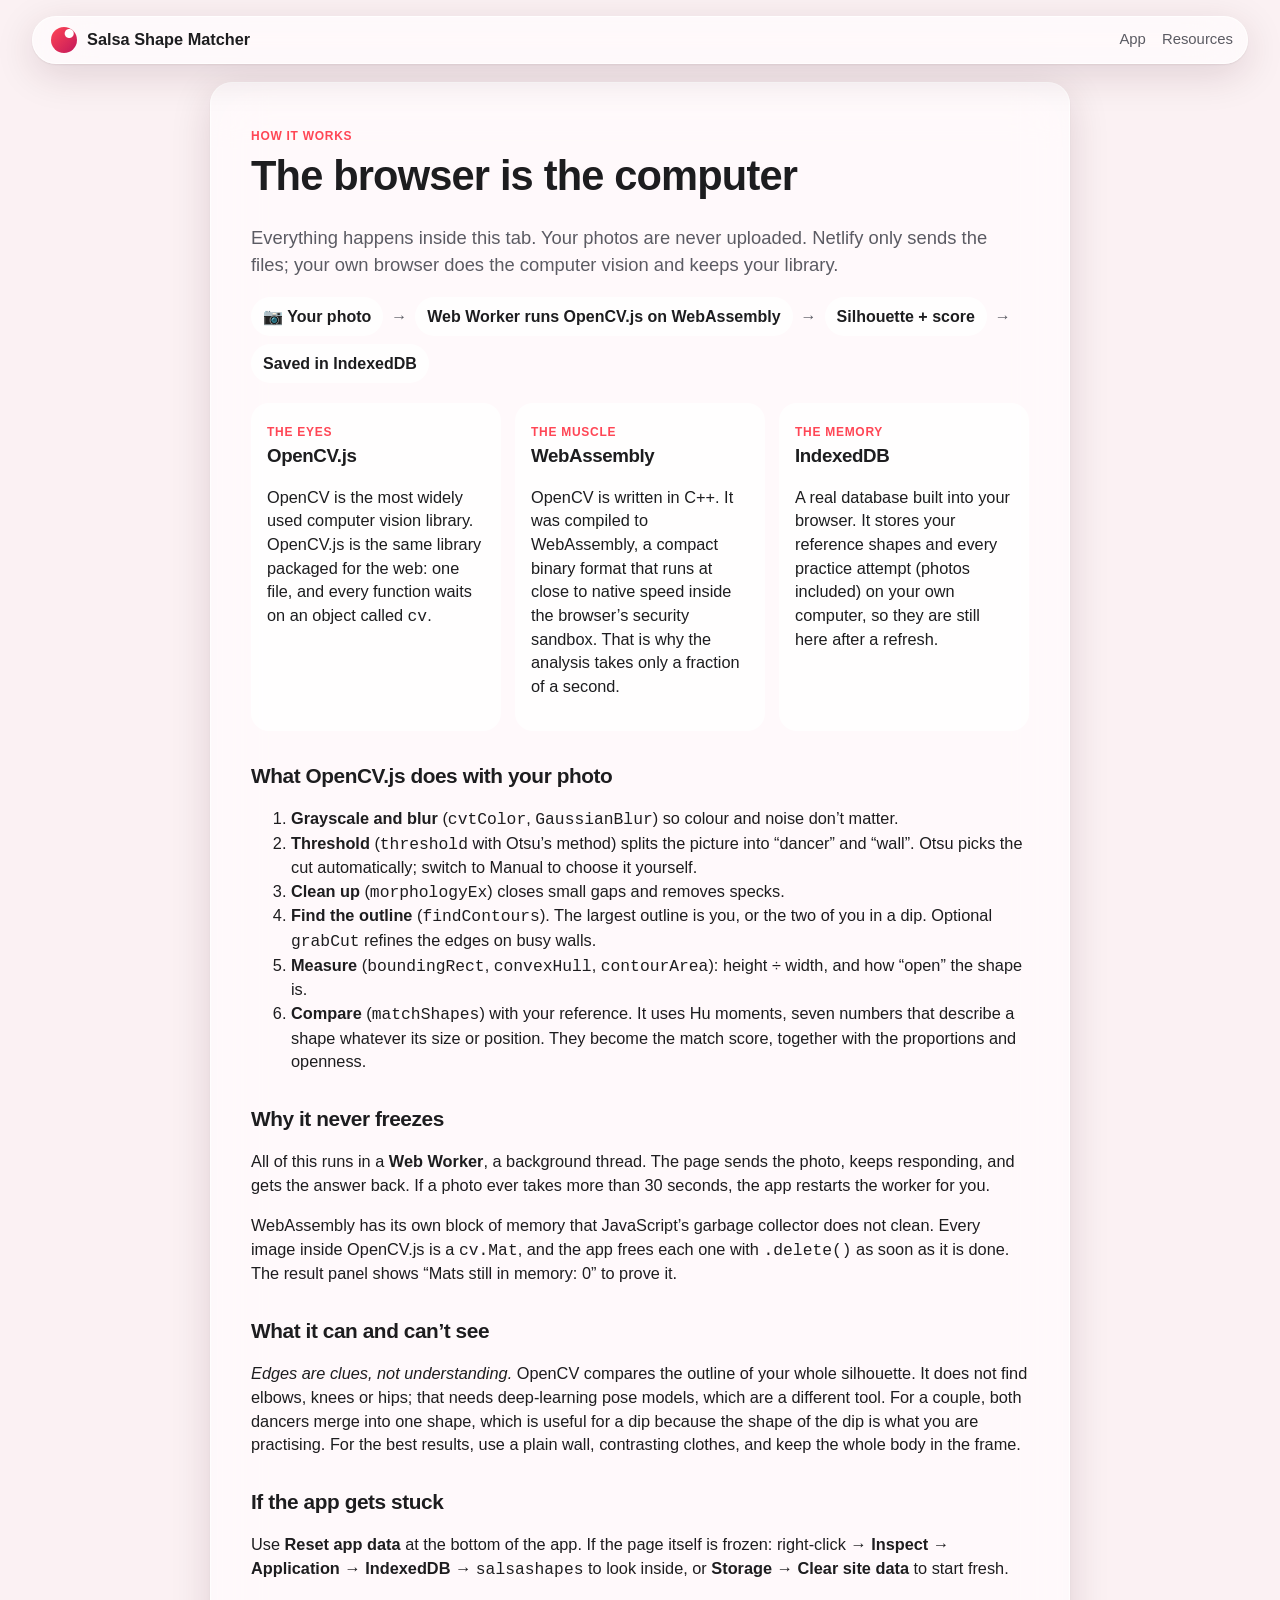
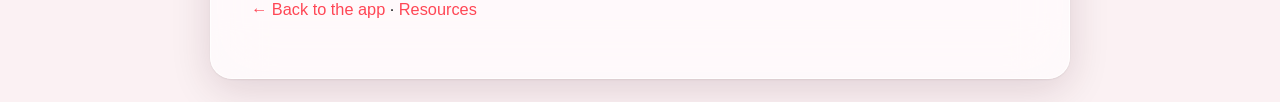
==== how-it-works.html @ 27150e8d "Salsa Shape Matcher app: OpenCV.js pipeline in a Web Worker, IndexedDB library, Apple-style UI, Netl" ====
<!doctype html>
<html lang="en">
<head>
  <meta charset="utf-8">
  <meta name="viewport" content="width=device-width, initial-scale=1">
  <title>How it works · Salsa Shape Matcher</title>
  <link rel="icon" href="data:image/svg+xml,%3Csvg xmlns='http://www.w3.org/2000/svg' viewBox='0 0 64 64'%3E%3Ccircle cx='32' cy='32' r='30' fill='%23ff4655'/%3E%3Cpath d='M22 46c6-10 14-14 22-28' stroke='white' stroke-width='6' stroke-linecap='round' fill='none'/%3E%3Ccircle cx='44' cy='16' r='5' fill='white'/%3E%3C/svg%3E">
  <link rel="stylesheet" href="css/app.css">
</head>
<body>
  <div class="backdrop" aria-hidden="true"><span></span><span></span><span></span></div>
  <header class="topbar glass">
    <a class="brand" href="./"><span class="brand-mark" aria-hidden="true"></span><span>Salsa Shape Matcher</span></a>
    <nav class="nav" style="display:flex"><a href="./">App</a><a href="resources.html">Resources</a></nav>
  </header>

  <main class="article glass">
    <span class="tag">How it works</span>
    <h1>The browser is the computer</h1>
    <p class="lead">Everything happens inside this tab. Your photos are never uploaded. Netlify only sends the files; your own browser does the computer vision and keeps your library.</p>

    <div class="flow" aria-label="Pipeline">
      <span>📷 Your photo</span><i>→</i><span>Web Worker runs OpenCV.js on WebAssembly</span><i>→</i><span>Silhouette + score</span><i>→</i><span>Saved in IndexedDB</span>
    </div>

    <div class="trio">
      <section class="card"><span class="tag">The eyes</span><h3>OpenCV.js</h3>
        <p>OpenCV is the most widely used computer vision library. OpenCV.js is the same library packaged for the web: one file, and every function waits on an object called <code>cv</code>.</p></section>
      <section class="card"><span class="tag">The muscle</span><h3>WebAssembly</h3>
        <p>OpenCV is written in C++. It was compiled to WebAssembly, a compact binary format that runs at close to native speed inside the browser’s security sandbox. That is why the analysis takes only a fraction of a second.</p></section>
      <section class="card"><span class="tag">The memory</span><h3>IndexedDB</h3>
        <p>A real database built into your browser. It stores your reference shapes and every practice attempt (photos included) on your own computer, so they are still here after a refresh.</p></section>
    </div>

    <h2>What OpenCV.js does with your photo</h2>
    <ol>
      <li><strong>Grayscale and blur</strong> (<code>cvtColor</code>, <code>GaussianBlur</code>) so colour and noise don’t matter.</li>
      <li><strong>Threshold</strong> (<code>threshold</code> with Otsu’s method) splits the picture into “dancer” and “wall”. Otsu picks the cut automatically; switch to Manual to choose it yourself.</li>
      <li><strong>Clean up</strong> (<code>morphologyEx</code>) closes small gaps and removes specks.</li>
      <li><strong>Find the outline</strong> (<code>findContours</code>). The largest outline is you, or the two of you in a dip. Optional <code>grabCut</code> refines the edges on busy walls.</li>
      <li><strong>Measure</strong> (<code>boundingRect</code>, <code>convexHull</code>, <code>contourArea</code>): height ÷ width, and how “open” the shape is.</li>
      <li><strong>Compare</strong> (<code>matchShapes</code>) with your reference. It uses Hu moments, seven numbers that describe a shape whatever its size or position. They become the match score, together with the proportions and openness.</li>
    </ol>

    <h2>Why it never freezes</h2>
    <p>All of this runs in a <strong>Web Worker</strong>, a background thread. The page sends the photo, keeps responding, and gets the answer back. If a photo ever takes more than 30 seconds, the app restarts the worker for you.</p>
    <p>WebAssembly has its own block of memory that JavaScript’s garbage collector does not clean. Every image inside OpenCV.js is a <code>cv.Mat</code>, and the app frees each one with <code>.delete()</code> as soon as it is done. The result panel shows “Mats still in memory: 0” to prove it.</p>

    <h2>What it can and can’t see</h2>
    <p><em>Edges are clues, not understanding.</em> OpenCV compares the outline of your whole silhouette. It does not find elbows, knees or hips; that needs deep-learning pose models, which are a different tool. For a couple, both dancers merge into one shape, which is useful for a dip because the shape of the dip is what you are practising. For the best results, use a plain wall, contrasting clothes, and keep the whole body in the frame.</p>

    <h2>If the app gets stuck</h2>
    <p>Use <strong>Reset app data</strong> at the bottom of the app. If the page itself is frozen: right-click → <strong>Inspect</strong> → <strong>Application</strong> → <strong>IndexedDB</strong> → <code>salsashapes</code> to look inside, or <strong>Storage → Clear site data</strong> to start fresh.</p>

    <p><a href="./">← Back to the app</a> · <a href="resources.html">Resources</a></p>
  </main>
</body>
</html>
---- css/app.css ----
/* Salsa Shape Matcher: visual design.
 * Owner: Sable (ui-designer-apple-liquid-glass). Flow and states: Wren (ux-designer-apple-hig).
 * Apple-style "liquid glass": translucent layers over a warm, blurred salsa-night backdrop,
 * the system font, generous rounding, one accent colour, and dark mode that follows the system.
 */
:root {
  --accent: #ff4655;
  --accent-2: #ffb000;
  --ok: #34c759;
  --warn: #ff9f0a;
  --bad: #ff3b30;
  --text: #1d1d1f;
  --text-2: #5b5b63;
  --glass: rgba(255, 255, 255, 0.62);
  --glass-strong: rgba(255, 255, 255, 0.8);
  --stroke: rgba(255, 255, 255, 0.7);
  --shadow: 0 10px 40px rgba(60, 10, 30, 0.14), 0 1px 2px rgba(60, 10, 30, 0.08);
  --radius: 22px;
  --radius-sm: 12px;
  --bg: #fbf1f3;
  font-family: -apple-system, BlinkMacSystemFont, "SF Pro Text", "Segoe UI", Inter, Roboto, "Helvetica Neue", Arial, sans-serif;
  color: var(--text);
  -webkit-font-smoothing: antialiased;
}
@media (prefers-color-scheme: dark) {
  :root {
    --text: #f5f5f7;
    --text-2: #b4b4bd;
    --glass: rgba(40, 22, 30, 0.55);
    --glass-strong: rgba(52, 30, 40, 0.82);
    --stroke: rgba(255, 255, 255, 0.12);
    --shadow: 0 10px 40px rgba(0, 0, 0, 0.45), 0 1px 2px rgba(0, 0, 0, 0.3);
    --bg: #12070c;
  }
}
* { box-sizing: border-box; }
[hidden] { display: none !important; }   /* the hidden attribute always wins over display rules */
html, body { margin: 0; min-height: 100%; background: var(--bg); }
body { padding: 16px clamp(12px, 3vw, 32px) 32px; line-height: 1.45; }
a { color: var(--accent); text-decoration: none; }
a:hover { text-decoration: underline; }
h1, h2, h3 { letter-spacing: -0.02em; margin: 0; }
h2 { font-size: 1.15rem; display: flex; align-items: center; gap: 10px; margin-bottom: 8px; }
.sub { font-size: 0.9rem; color: var(--text-2); font-weight: 600; margin: 18px 0 8px; }
.hint { color: var(--text-2); margin: 0 0 12px; font-size: 0.93rem; }
.small { font-size: 0.82rem; }
button { font: inherit; color: inherit; }
:focus-visible { outline: 3px solid color-mix(in srgb, var(--accent) 60%, transparent); outline-offset: 2px; }

/* Warm blurred backdrop */
.backdrop { position: fixed; inset: 0; z-index: -1; overflow: hidden; pointer-events: none; }
.backdrop span { position: absolute; border-radius: 50%; filter: blur(80px); opacity: 0.7; }
.backdrop span:nth-child(1) { width: 55vw; height: 55vw; left: -12vw; top: -15vw; background: #ff4655; }
.backdrop span:nth-child(2) { width: 45vw; height: 45vw; right: -10vw; top: 10vh; background: #ffb000; opacity: 0.4; }
.backdrop span:nth-child(3) { width: 50vw; height: 50vw; left: 25vw; bottom: -25vw; background: #c2185b; opacity: 0.4; }
@media (prefers-color-scheme: dark) { .backdrop span { opacity: 0.3; } }

/* Glass */
.glass {
  background: var(--glass);
  backdrop-filter: blur(28px) saturate(170%);
  -webkit-backdrop-filter: blur(28px) saturate(170%);
  border: 1px solid var(--stroke);
  box-shadow: var(--shadow);
  border-radius: var(--radius);
}

/* Top bar */
.topbar { position: sticky; top: 10px; z-index: 10; display: flex; align-items: center; gap: 16px;
  padding: 10px 14px 10px 18px; margin: 0 auto 18px; max-width: 1280px; border-radius: 999px; }
.brand { display: flex; align-items: center; gap: 10px; font-weight: 700; color: var(--text); font-size: 1.02rem; }
.brand:hover { text-decoration: none; }
.brand-mark { width: 26px; height: 26px; border-radius: 50%;
  background: radial-gradient(circle at 70% 25%, #fff 0 4px, transparent 5px), linear-gradient(135deg, var(--accent), #c2185b); }
.nav { display: flex; gap: 16px; margin-left: auto; font-size: 0.93rem; }
.nav a { color: var(--text-2); }
.pill { display: inline-flex; align-items: center; gap: 8px; padding: 6px 12px; border-radius: 999px;
  background: var(--glass-strong); font-size: 0.85rem; font-weight: 600; white-space: nowrap; }
.pill .dot { width: 8px; height: 8px; border-radius: 50%; background: var(--warn); }
.pill-loading .dot, .pill-working .dot { animation: pulse 1s ease-in-out infinite; }
.pill-ready .dot { background: var(--ok); }
.pill-working .dot { background: var(--accent-2); }
.pill-error .dot { background: var(--bad); }
@keyframes pulse { 50% { opacity: 0.3; } }

.banner { max-width: 1280px; margin: 0 auto 16px; padding: 12px 18px; border-left: 4px solid var(--warn); }
.banner button { margin-left: 12px; }

/* Layout */
.layout { display: grid; gap: 18px; max-width: 1280px; margin: 0 auto;
  grid-template-columns: minmax(260px, 1fr) minmax(260px, 0.9fr) minmax(320px, 1.4fr); align-items: start; }
@media (max-width: 1100px) { .layout { grid-template-columns: 1fr 1fr; } .result { grid-column: 1 / -1; } }
@media (max-width: 720px) { .layout { grid-template-columns: 1fr; } .nav { display: none; } }
.card { padding: 20px; }
.step { display: inline-grid; place-items: center; width: 24px; height: 24px; border-radius: 50%;
  background: var(--accent); color: #fff; font-size: 0.8rem; font-weight: 700; }

/* Drop zone */
.drop { display: flex; flex-direction: column; align-items: center; gap: 4px; padding: 26px 12px; cursor: pointer;
  border: 2px dashed color-mix(in srgb, var(--accent) 45%, transparent); border-radius: 18px; text-align: center;
  background: color-mix(in srgb, var(--glass-strong) 60%, transparent); transition: transform .15s, background .15s; }
.drop svg { width: 30px; height: 30px; color: var(--accent); }
.drop span { color: var(--text-2); font-size: 0.88rem; }
.drop.over { background: color-mix(in srgb, var(--accent) 14%, transparent); transform: scale(1.01); }
.row { display: flex; gap: 10px; margin-top: 12px; flex-wrap: wrap; align-items: end; }

/* Buttons */
.btn { display: inline-flex; align-items: center; justify-content: center; gap: 8px; padding: 9px 16px; border-radius: 999px;
  border: 1px solid var(--stroke); background: var(--glass-strong); cursor: pointer; font-weight: 600; font-size: 0.92rem;
  transition: transform .1s, filter .15s; }
.btn svg { width: 18px; height: 18px; }
.btn:hover { filter: brightness(1.05); }
.btn:active { transform: scale(0.97); }
.btn:disabled { opacity: 0.45; cursor: default; transform: none; }
.btn-primary { background: var(--accent); color: #fff; border-color: transparent; }
.btn-danger { color: var(--bad); }
.btn-wide { width: 100%; margin-top: 14px; }
.btn-small { padding: 5px 10px; font-size: 0.8rem; }

/* Samples */
.samples { display: grid; grid-template-columns: repeat(2, 1fr); gap: 8px; }
.sample { display: flex; align-items: center; gap: 8px; padding: 6px; border-radius: var(--radius-sm); cursor: pointer;
  border: 1px solid var(--stroke); background: var(--glass-strong); text-align: left; font-size: 0.8rem; font-weight: 600; }
.sample img { width: 38px; height: 46px; object-fit: cover; border-radius: 8px; }
.sample:hover { outline: 2px solid color-mix(in srgb, var(--accent) 40%, transparent); }

/* Fields */
.field { display: flex; flex-direction: column; gap: 6px; margin: 0 0 14px; border: 0; padding: 0; font-size: 0.9rem; }
.field > span, .field legend { font-weight: 600; color: var(--text-2); font-size: 0.82rem; padding: 0; margin-bottom: 6px; }
.field.inline { flex-direction: row; align-items: center; margin: 0; }
.field.inline > span { margin: 0; }
.grow { flex: 1; margin: 0; }
select, input[type="text"], input:not([type]) {
  font: inherit; padding: 9px 12px; border-radius: var(--radius-sm); border: 1px solid var(--stroke);
  background: var(--glass-strong); color: var(--text); width: 100%; }
.field.inline select { width: auto; }
.segmented { display: inline-flex; padding: 3px; border-radius: 999px; background: color-mix(in srgb, var(--text) 8%, transparent); }
.segmented button { border: 0; background: transparent; padding: 6px 14px; border-radius: 999px; cursor: pointer; font-size: 0.85rem; font-weight: 600; color: var(--text-2); }
.segmented button[aria-checked="true"], .segmented button[aria-selected="true"] { background: var(--glass-strong); color: var(--text); box-shadow: 0 1px 4px rgba(0,0,0,.12); }
.slider { display: flex; align-items: center; gap: 10px; margin-top: 8px; }
.slider input { flex: 1; accent-color: var(--accent); }
.slider output { min-width: 32px; text-align: right; font-variant-numeric: tabular-nums; font-weight: 600; }
.toggle { display: flex; align-items: center; gap: 10px; margin: 10px 0; cursor: pointer; font-size: 0.9rem; }
.toggle small { color: var(--text-2); }
.toggle input { position: absolute; opacity: 0; width: 0; height: 0; }
.switch { flex: none; width: 42px; height: 26px; border-radius: 999px; background: color-mix(in srgb, var(--text) 18%, transparent); position: relative; transition: background .2s; }
.switch::after { content: ""; position: absolute; top: 3px; left: 3px; width: 20px; height: 20px; border-radius: 50%; background: #fff; box-shadow: 0 1px 3px rgba(0,0,0,.3); transition: transform .2s; }
.toggle input:checked + .switch { background: var(--ok); }
.toggle input:checked + .switch::after { transform: translateX(16px); }
.toggle input:focus-visible + .switch { outline: 3px solid color-mix(in srgb, var(--accent) 60%, transparent); outline-offset: 2px; }

/* Result */
.stage { position: relative; border-radius: 18px; overflow: hidden; background: color-mix(in srgb, var(--text) 6%, transparent); min-height: 300px; display: grid; place-items: center; }
.stage canvas { display: block; max-width: 100%; height: auto; max-height: 62vh; }
.stage canvas.hidden { visibility: hidden; position: absolute; }
.empty, .working { position: absolute; inset: 0; display: grid; place-content: center; text-align: center; color: var(--text-2); gap: 10px; }
.working { background: color-mix(in srgb, var(--glass-strong) 70%, transparent); backdrop-filter: blur(6px); font-weight: 600; justify-items: center; }
.spinner { width: 34px; height: 34px; border-radius: 50%; border: 3px solid color-mix(in srgb, var(--accent) 25%, transparent); border-top-color: var(--accent); animation: spin .8s linear infinite; }
@keyframes spin { to { transform: rotate(360deg); } }
.score-row { display: flex; align-items: center; gap: 16px; margin-top: 16px; }
.ring { --p: 0; flex: none; width: 92px; height: 92px; border-radius: 50%; display: grid; place-content: center; grid-auto-flow: column; align-items: baseline;
  background: radial-gradient(closest-side, var(--glass-strong) 78%, transparent 80% 100%), conic-gradient(var(--ring, var(--accent)) calc(var(--p) * 1%), color-mix(in srgb, var(--text) 10%, transparent) 0); }
.ring span { font-size: 1.9rem; font-weight: 800; letter-spacing: -0.03em; font-variant-numeric: tabular-nums; }
.ring small { font-weight: 700; color: var(--text-2); }
.score-text strong { font-size: 1.1rem; }
.score-text p { margin: 4px 0 0; color: var(--text-2); font-size: 0.92rem; }
.metrics { display: grid; grid-template-columns: repeat(auto-fill, minmax(120px, 1fr)); gap: 8px; margin: 16px 0 0; }
.metrics div { background: var(--glass-strong); border-radius: var(--radius-sm); padding: 8px 10px; }
.metrics dt { font-size: 0.72rem; color: var(--text-2); font-weight: 600; text-transform: uppercase; letter-spacing: 0.04em; }
.metrics dd { margin: 2px 0 0; font-weight: 700; font-variant-numeric: tabular-nums; }
.save-ref { display: flex; gap: 10px; align-items: end; margin-top: 16px; }
#perf { margin-top: 12px; }

/* Library */
.library { max-width: 1280px; margin: 18px auto 0; }
.library-head { display: flex; align-items: center; justify-content: space-between; gap: 12px; margin-bottom: 10px; flex-wrap: wrap; }
.ref-grid { display: grid; grid-template-columns: repeat(auto-fill, minmax(220px, 1fr)); gap: 12px; }
.ref { background: var(--glass-strong); border-radius: 18px; padding: 10px; display: flex; flex-direction: column; gap: 8px; }
.ref img { width: 100%; aspect-ratio: 4 / 3; object-fit: cover; border-radius: 12px; background: #0001; }
.ref h3 { font-size: 1rem; }
.ref .meta { color: var(--text-2); font-size: 0.82rem; }
.ref .actions { display: flex; gap: 6px; flex-wrap: wrap; }
.spark { width: 100%; height: 34px; }
.history { display: flex; flex-direction: column; gap: 8px; }
.hrow { display: grid; grid-template-columns: 56px 1fr auto auto; gap: 12px; align-items: center; background: var(--glass-strong); border-radius: 14px; padding: 8px 10px; }
.hrow img { width: 56px; height: 56px; object-fit: cover; border-radius: 10px; cursor: pointer; }
.hrow .t { font-weight: 600; }
.hrow .d { color: var(--text-2); font-size: 0.82rem; }
.badge { font-weight: 800; font-variant-numeric: tabular-nums; padding: 4px 10px; border-radius: 999px; color: #fff; background: var(--accent); }
.badge.good { background: var(--ok); } .badge.mid { background: var(--warn); }

.footer { max-width: 1280px; margin: 18px auto 0; display: flex; gap: 16px; align-items: center; justify-content: space-between; flex-wrap: wrap; color: var(--text-2); font-size: 0.88rem; }

/* Dialogs */
.dialog { padding: 20px; max-width: min(720px, 94vw); color: var(--text); }
.dialog::backdrop { background: rgba(10, 0, 5, 0.45); backdrop-filter: blur(4px); }
.dialog video { width: 100%; border-radius: 14px; background: #000; margin-top: 10px; transform: scaleX(-1); }
.countdown { position: fixed; inset: 0; display: grid; place-items: center; font-size: 7rem; font-weight: 800; color: #fff; text-shadow: 0 4px 30px rgba(0,0,0,.5); pointer-events: none; }
.viewer-imgs { display: grid; grid-template-columns: 1fr 1fr; gap: 10px; margin-top: 10px; }
.viewer-imgs img { width: 100%; border-radius: 12px; }
.viewer-imgs figure { margin: 0; } .viewer-imgs figcaption { color: var(--text-2); font-size: 0.8rem; text-align: center; }

/* Article pages (How it works, Resources) */
.article { max-width: 860px; margin: 0 auto; padding: clamp(20px, 4vw, 40px); }
.article h1 { font-size: clamp(1.8rem, 4vw, 2.6rem); margin-bottom: 8px; }
.article h2 { font-size: 1.3rem; margin: 30px 0 8px; }
.article p, .article li { font-size: 1.02rem; }
.article .lead { font-size: 1.15rem; color: var(--text-2); }
.trio { display: grid; grid-template-columns: repeat(auto-fit, minmax(220px, 1fr)); gap: 14px; margin: 20px 0; }
.trio .card { background: var(--glass-strong); border-radius: 18px; padding: 16px; }
.trio .card h3 { margin-bottom: 4px; }
.tag { display: inline-block; font-size: 0.75rem; font-weight: 700; text-transform: uppercase; letter-spacing: 0.06em; color: var(--accent); }
.flow { display: flex; flex-wrap: wrap; align-items: center; gap: 8px; margin: 16px 0; font-weight: 600; }
.flow span { background: var(--glass-strong); padding: 8px 12px; border-radius: 999px; }
.flow i { color: var(--text-2); font-style: normal; }
pre { background: color-mix(in srgb, var(--text) 8%, transparent); padding: 12px 14px; border-radius: 12px; overflow-x: auto; font-size: 0.86rem; }
code { font-family: ui-monospace, "SF Mono", Menlo, Consolas, monospace; }
.links-list { list-style: none; padding: 0; display: grid; gap: 8px; }
.links-list li { background: var(--glass-strong); border-radius: 14px; padding: 10px 14px; }
.links-list small { display: block; color: var(--text-2); }

@media (prefers-reduced-motion: reduce) { * { animation: none !important; transition: none !important; } }
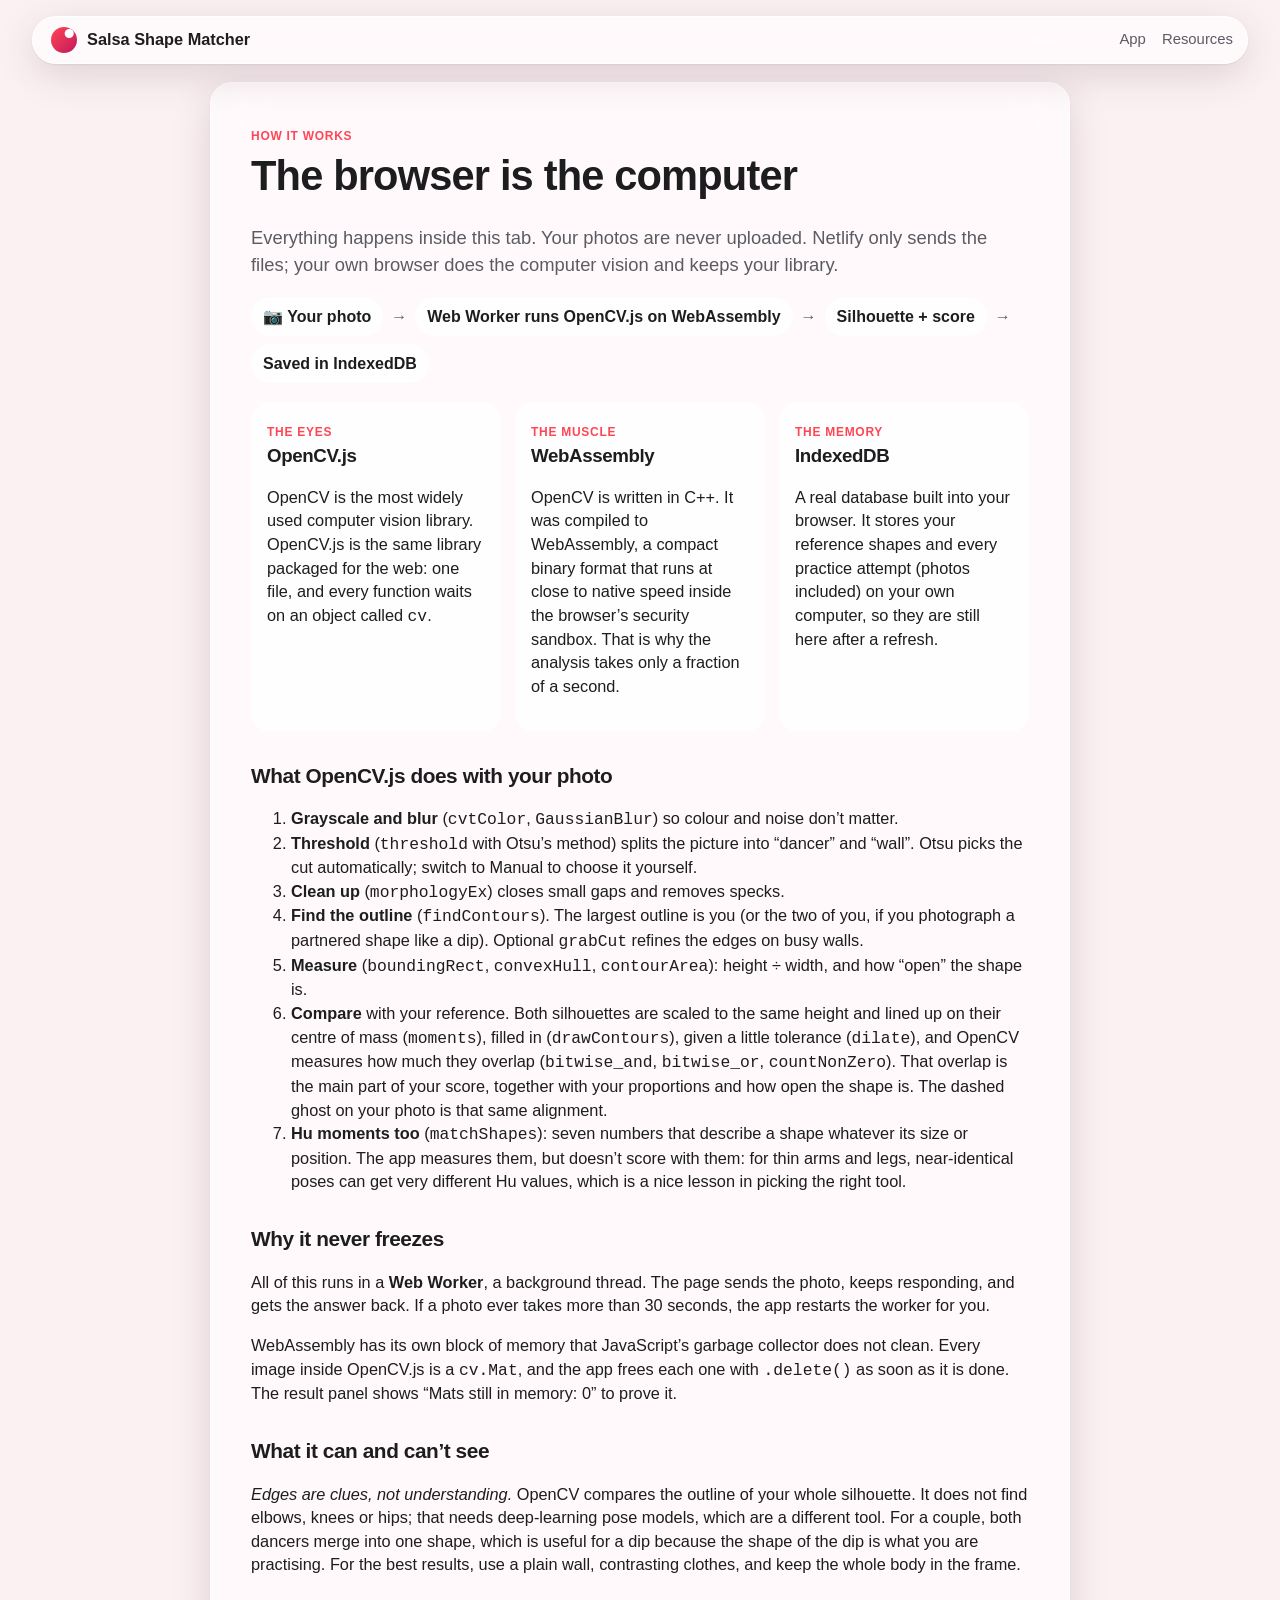
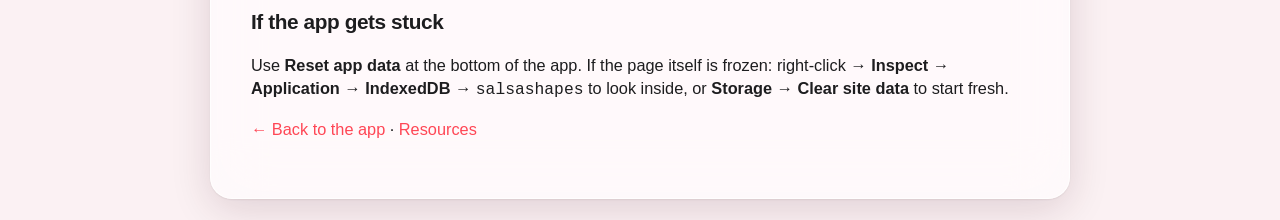
==== commit cc226b73: "Four shine styling references replace the dip; score by aligned-silhouette overlap matchShapes (Hu m" ====
--- a/how-it-works.html
+++ b/how-it-works.html
@@ -37,9 +37,10 @@
       <li><strong>Grayscale and blur</strong> (<code>cvtColor</code>, <code>GaussianBlur</code>) so colour and noise don’t matter.</li>
       <li><strong>Threshold</strong> (<code>threshold</code> with Otsu’s method) splits the picture into “dancer” and “wall”. Otsu picks the cut automatically; switch to Manual to choose it yourself.</li>
       <li><strong>Clean up</strong> (<code>morphologyEx</code>) closes small gaps and removes specks.</li>
-      <li><strong>Find the outline</strong> (<code>findContours</code>). The largest outline is you, or the two of you in a dip. Optional <code>grabCut</code> refines the edges on busy walls.</li>
+      <li><strong>Find the outline</strong> (<code>findContours</code>). The largest outline is you (or the two of you, if you photograph a partnered shape like a dip). Optional <code>grabCut</code> refines the edges on busy walls.</li>
       <li><strong>Measure</strong> (<code>boundingRect</code>, <code>convexHull</code>, <code>contourArea</code>): height ÷ width, and how “open” the shape is.</li>
-      <li><strong>Compare</strong> (<code>matchShapes</code>) with your reference. It uses Hu moments, seven numbers that describe a shape whatever its size or position. They become the match score, together with the proportions and openness.</li>
+      <li><strong>Compare</strong> with your reference. Both silhouettes are scaled to the same height and lined up on their centre of mass (<code>moments</code>), filled in (<code>drawContours</code>), given a little tolerance (<code>dilate</code>), and OpenCV measures how much they overlap (<code>bitwise_and</code>, <code>bitwise_or</code>, <code>countNonZero</code>). That overlap is the main part of your score, together with your proportions and how open the shape is. The dashed ghost on your photo is that same alignment.</li>
+      <li><strong>Hu moments too</strong> (<code>matchShapes</code>): seven numbers that describe a shape whatever its size or position. The app measures them, but doesn’t score with them: for thin arms and legs, near-identical poses can get very different Hu values, which is a nice lesson in picking the right tool.</li>
     </ol>
 
     <h2>Why it never freezes</h2>
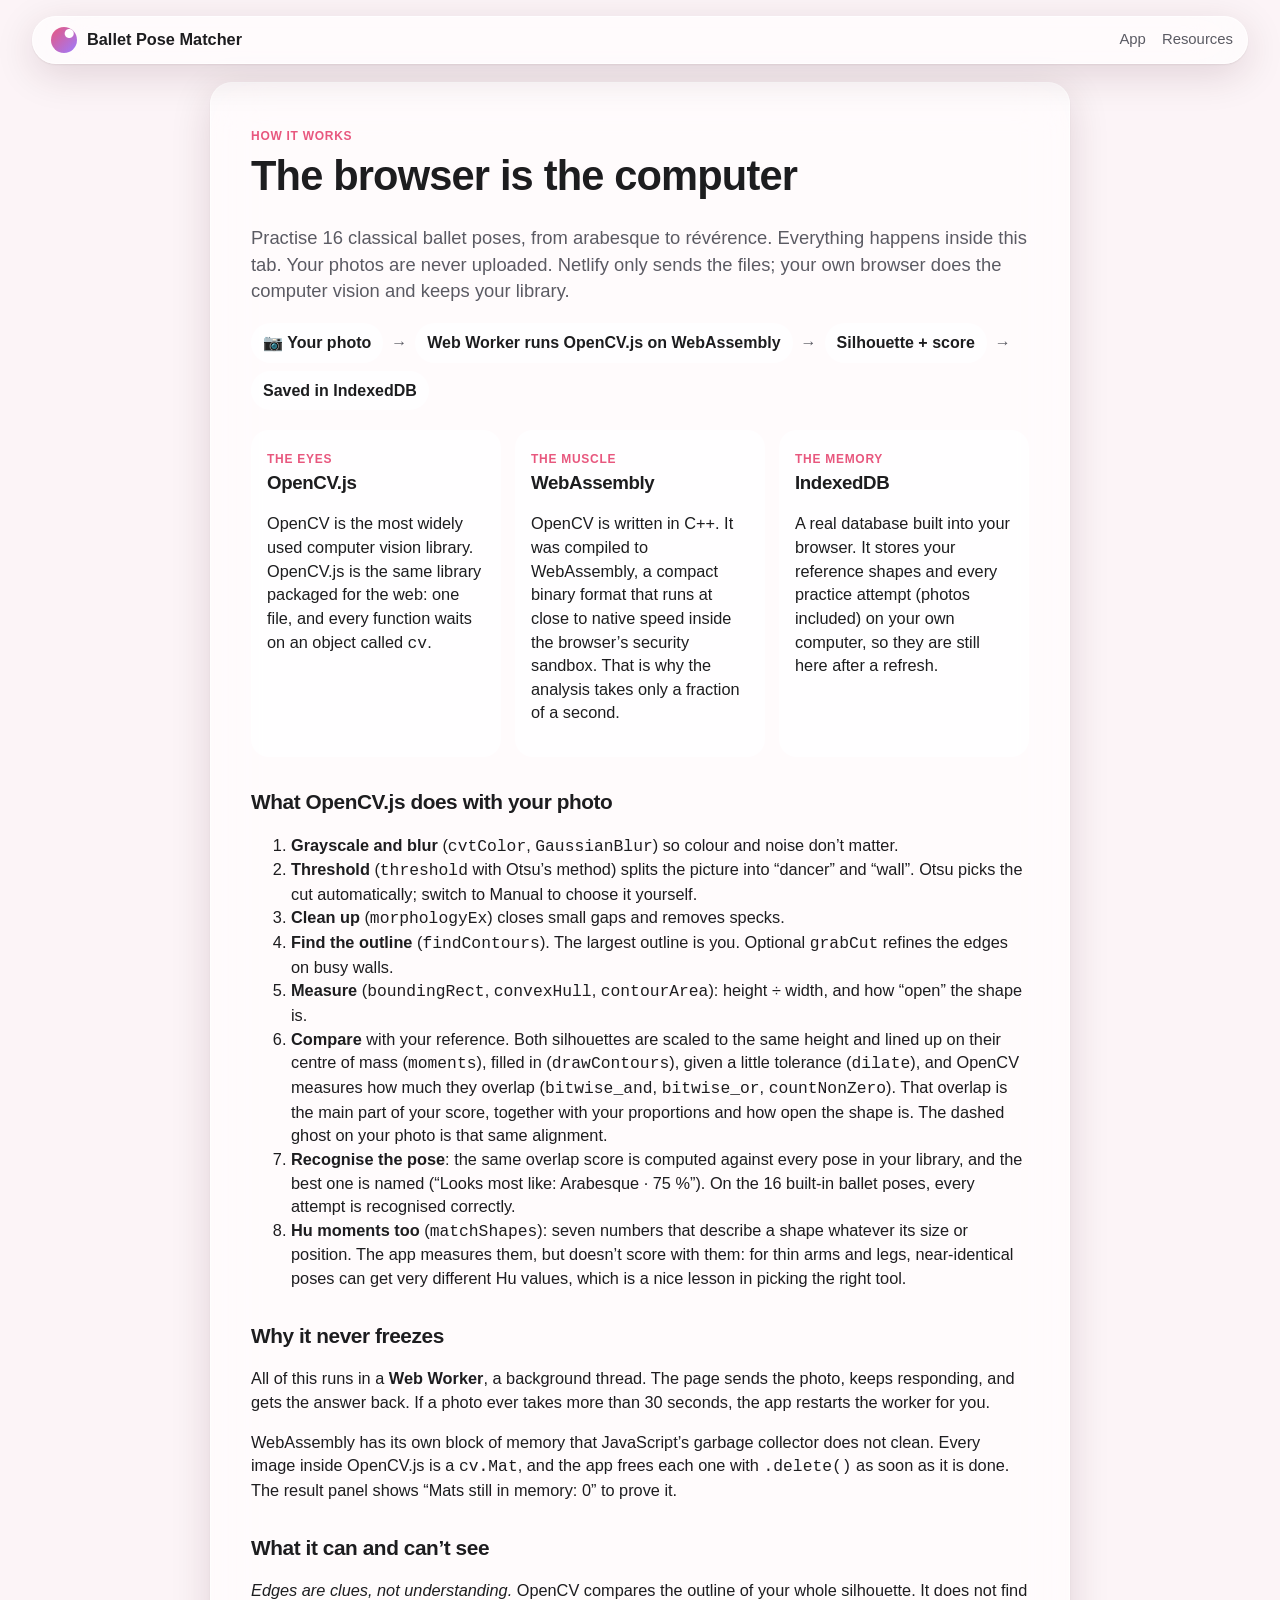
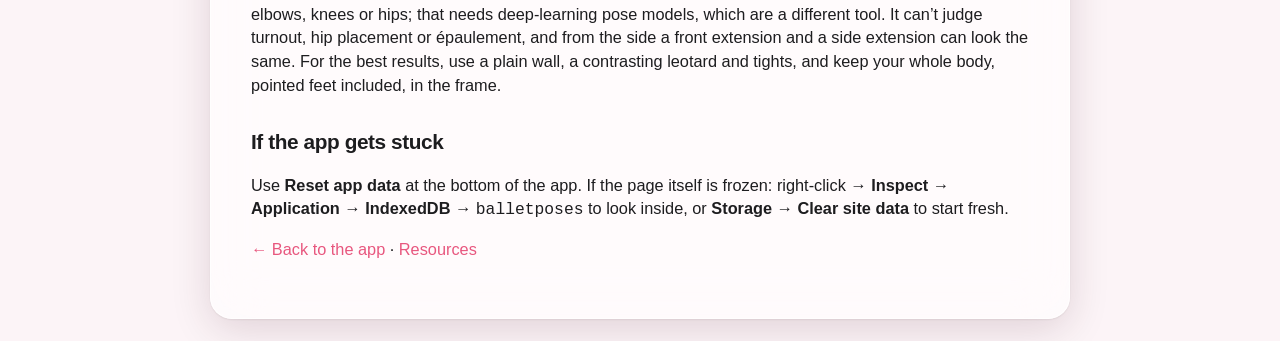
==== commit 537d9b67: "Ballet Pose Matcher: 16 ballet poses, pose recognition, ballet coach agent - 16 classical poses (ref" ====
--- a/how-it-works.html
+++ b/how-it-works.html
@@ -3,21 +3,21 @@
 <head>
   <meta charset="utf-8">
   <meta name="viewport" content="width=device-width, initial-scale=1">
-  <title>How it works · Salsa Shape Matcher</title>
-  <link rel="icon" href="data:image/svg+xml,%3Csvg xmlns='http://www.w3.org/2000/svg' viewBox='0 0 64 64'%3E%3Ccircle cx='32' cy='32' r='30' fill='%23ff4655'/%3E%3Cpath d='M22 46c6-10 14-14 22-28' stroke='white' stroke-width='6' stroke-linecap='round' fill='none'/%3E%3Ccircle cx='44' cy='16' r='5' fill='white'/%3E%3C/svg%3E">
+  <title>How it works · Ballet Pose Matcher</title>
+  <link rel="icon" href="data:image/svg+xml,%3Csvg xmlns='http://www.w3.org/2000/svg' viewBox='0 0 64 64'%3E%3Ccircle cx='32' cy='32' r='30' fill='%23e8577e'/%3E%3Cpath d='M22 46c6-10 14-14 22-28' stroke='white' stroke-width='6' stroke-linecap='round' fill='none'/%3E%3Ccircle cx='44' cy='16' r='5' fill='white'/%3E%3C/svg%3E">
   <link rel="stylesheet" href="css/app.css">
 </head>
 <body>
   <div class="backdrop" aria-hidden="true"><span></span><span></span><span></span></div>
   <header class="topbar glass">
-    <a class="brand" href="./"><span class="brand-mark" aria-hidden="true"></span><span>Salsa Shape Matcher</span></a>
+    <a class="brand" href="./"><span class="brand-mark" aria-hidden="true"></span><span>Ballet Pose Matcher</span></a>
     <nav class="nav" style="display:flex"><a href="./">App</a><a href="resources.html">Resources</a></nav>
   </header>
 
   <main class="article glass">
     <span class="tag">How it works</span>
     <h1>The browser is the computer</h1>
-    <p class="lead">Everything happens inside this tab. Your photos are never uploaded. Netlify only sends the files; your own browser does the computer vision and keeps your library.</p>
+    <p class="lead">Practise 16 classical ballet poses, from arabesque to révérence. Everything happens inside this tab. Your photos are never uploaded. Netlify only sends the files; your own browser does the computer vision and keeps your library.</p>
 
     <div class="flow" aria-label="Pipeline">
       <span>📷 Your photo</span><i>→</i><span>Web Worker runs OpenCV.js on WebAssembly</span><i>→</i><span>Silhouette + score</span><i>→</i><span>Saved in IndexedDB</span>
@@ -37,9 +37,10 @@
       <li><strong>Grayscale and blur</strong> (<code>cvtColor</code>, <code>GaussianBlur</code>) so colour and noise don’t matter.</li>
       <li><strong>Threshold</strong> (<code>threshold</code> with Otsu’s method) splits the picture into “dancer” and “wall”. Otsu picks the cut automatically; switch to Manual to choose it yourself.</li>
       <li><strong>Clean up</strong> (<code>morphologyEx</code>) closes small gaps and removes specks.</li>
-      <li><strong>Find the outline</strong> (<code>findContours</code>). The largest outline is you (or the two of you, if you photograph a partnered shape like a dip). Optional <code>grabCut</code> refines the edges on busy walls.</li>
+      <li><strong>Find the outline</strong> (<code>findContours</code>). The largest outline is you. Optional <code>grabCut</code> refines the edges on busy walls.</li>
       <li><strong>Measure</strong> (<code>boundingRect</code>, <code>convexHull</code>, <code>contourArea</code>): height ÷ width, and how “open” the shape is.</li>
       <li><strong>Compare</strong> with your reference. Both silhouettes are scaled to the same height and lined up on their centre of mass (<code>moments</code>), filled in (<code>drawContours</code>), given a little tolerance (<code>dilate</code>), and OpenCV measures how much they overlap (<code>bitwise_and</code>, <code>bitwise_or</code>, <code>countNonZero</code>). That overlap is the main part of your score, together with your proportions and how open the shape is. The dashed ghost on your photo is that same alignment.</li>
+      <li><strong>Recognise the pose</strong>: the same overlap score is computed against every pose in your library, and the best one is named (“Looks most like: Arabesque · 75 %”). On the 16 built-in ballet poses, every attempt is recognised correctly.</li>
       <li><strong>Hu moments too</strong> (<code>matchShapes</code>): seven numbers that describe a shape whatever its size or position. The app measures them, but doesn’t score with them: for thin arms and legs, near-identical poses can get very different Hu values, which is a nice lesson in picking the right tool.</li>
     </ol>
 
@@ -48,10 +49,10 @@
     <p>WebAssembly has its own block of memory that JavaScript’s garbage collector does not clean. Every image inside OpenCV.js is a <code>cv.Mat</code>, and the app frees each one with <code>.delete()</code> as soon as it is done. The result panel shows “Mats still in memory: 0” to prove it.</p>
 
     <h2>What it can and can’t see</h2>
-    <p><em>Edges are clues, not understanding.</em> OpenCV compares the outline of your whole silhouette. It does not find elbows, knees or hips; that needs deep-learning pose models, which are a different tool. For a couple, both dancers merge into one shape, which is useful for a dip because the shape of the dip is what you are practising. For the best results, use a plain wall, contrasting clothes, and keep the whole body in the frame.</p>
+    <p><em>Edges are clues, not understanding.</em> OpenCV compares the outline of your whole silhouette. It does not find elbows, knees or hips; that needs deep-learning pose models, which are a different tool. It can’t judge turnout, hip placement or épaulement, and from the side a front extension and a side extension can look the same. For the best results, use a plain wall, a contrasting leotard and tights, and keep your whole body, pointed feet included, in the frame.</p>
 
     <h2>If the app gets stuck</h2>
-    <p>Use <strong>Reset app data</strong> at the bottom of the app. If the page itself is frozen: right-click → <strong>Inspect</strong> → <strong>Application</strong> → <strong>IndexedDB</strong> → <code>salsashapes</code> to look inside, or <strong>Storage → Clear site data</strong> to start fresh.</p>
+    <p>Use <strong>Reset app data</strong> at the bottom of the app. If the page itself is frozen: right-click → <strong>Inspect</strong> → <strong>Application</strong> → <strong>IndexedDB</strong> → <code>balletposes</code> to look inside, or <strong>Storage → Clear site data</strong> to start fresh.</p>
 
     <p><a href="./">← Back to the app</a> · <a href="resources.html">Resources</a></p>
   </main>
--- a/css/app.css
+++ b/css/app.css
@@ -1,11 +1,11 @@
-/* Salsa Shape Matcher: visual design.
+/* Ballet Pose Matcher: visual design.
  * Owner: Sable (ui-designer-apple-liquid-glass). Flow and states: Wren (ux-designer-apple-hig).
- * Apple-style "liquid glass": translucent layers over a warm, blurred salsa-night backdrop,
+ * Apple-style "liquid glass": translucent layers over a soft, blurred rose-and-lilac backdrop,
  * the system font, generous rounding, one accent colour, and dark mode that follows the system.
  */
 :root {
-  --accent: #ff4655;
-  --accent-2: #ffb000;
+  --accent: #e8577e;
+  --accent-2: #9d7bff;
   --ok: #34c759;
   --warn: #ff9f0a;
   --bad: #ff3b30;
@@ -17,7 +17,7 @@
   --shadow: 0 10px 40px rgba(60, 10, 30, 0.14), 0 1px 2px rgba(60, 10, 30, 0.08);
   --radius: 22px;
   --radius-sm: 12px;
-  --bg: #fbf1f3;
+  --bg: #fcf4f7;
   font-family: -apple-system, BlinkMacSystemFont, "SF Pro Text", "Segoe UI", Inter, Roboto, "Helvetica Neue", Arial, sans-serif;
   color: var(--text);
   -webkit-font-smoothing: antialiased;
@@ -50,9 +50,9 @@
 /* Warm blurred backdrop */
 .backdrop { position: fixed; inset: 0; z-index: -1; overflow: hidden; pointer-events: none; }
 .backdrop span { position: absolute; border-radius: 50%; filter: blur(80px); opacity: 0.7; }
-.backdrop span:nth-child(1) { width: 55vw; height: 55vw; left: -12vw; top: -15vw; background: #ff4655; }
-.backdrop span:nth-child(2) { width: 45vw; height: 45vw; right: -10vw; top: 10vh; background: #ffb000; opacity: 0.4; }
-.backdrop span:nth-child(3) { width: 50vw; height: 50vw; left: 25vw; bottom: -25vw; background: #c2185b; opacity: 0.4; }
+.backdrop span:nth-child(1) { width: 55vw; height: 55vw; left: -12vw; top: -15vw; background: #f7a1c4; }
+.backdrop span:nth-child(2) { width: 45vw; height: 45vw; right: -10vw; top: 10vh; background: #c8b6ff; opacity: 0.55; }
+.backdrop span:nth-child(3) { width: 50vw; height: 50vw; left: 25vw; bottom: -25vw; background: #ffd6a5; opacity: 0.5; }
 @media (prefers-color-scheme: dark) { .backdrop span { opacity: 0.3; } }
 
 /* Glass */
@@ -71,7 +71,7 @@
 .brand { display: flex; align-items: center; gap: 10px; font-weight: 700; color: var(--text); font-size: 1.02rem; }
 .brand:hover { text-decoration: none; }
 .brand-mark { width: 26px; height: 26px; border-radius: 50%;
-  background: radial-gradient(circle at 70% 25%, #fff 0 4px, transparent 5px), linear-gradient(135deg, var(--accent), #c2185b); }
+  background: radial-gradient(circle at 70% 25%, #fff 0 4px, transparent 5px), linear-gradient(135deg, var(--accent), #9d7bff); }
 .nav { display: flex; gap: 16px; margin-left: auto; font-size: 0.93rem; }
 .nav a { color: var(--text-2); }
 .pill { display: inline-flex; align-items: center; gap: 8px; padding: 6px 12px; border-radius: 999px;
@@ -123,6 +123,22 @@
   border: 1px solid var(--stroke); background: var(--glass-strong); text-align: left; font-size: 0.8rem; font-weight: 600; }
 .sample img { width: 38px; height: 46px; object-fit: cover; border-radius: 8px; }
 .sample:hover { outline: 2px solid color-mix(in srgb, var(--accent) 40%, transparent); }
+
+/* Ballet pose gallery */
+.poses { display: grid; grid-template-columns: repeat(2, 1fr); gap: 8px; margin-top: 10px; max-height: 430px; overflow-y: auto;
+  padding: 2px 4px 2px 2px; overscroll-behavior: contain; }
+.pose { display: grid; grid-template-columns: 44px 1fr; grid-template-rows: auto auto; gap: 2px 8px; align-items: center;
+  padding: 6px; border-radius: var(--radius-sm); border: 1px solid var(--stroke); background: var(--glass-strong); }
+.pose img { grid-row: 1 / 3; width: 44px; height: 54px; object-fit: cover; border-radius: 8px; }
+.pose-name { font-size: 0.8rem; font-weight: 700; line-height: 1.2; }
+.pose-btns { display: flex; gap: 4px; flex-wrap: wrap; }
+.pose-btns .btn { padding: 3px 9px; font-size: 0.72rem; border-color: color-mix(in srgb, var(--accent) 40%, transparent); background: color-mix(in srgb, var(--accent) 8%, var(--glass-strong)); }
+@media (max-width: 1100px) and (min-width: 721px) { .poses { grid-template-columns: 1fr; } }
+
+/* Pose recognition */
+.ranking { margin-top: 12px; padding: 10px 14px; border-radius: var(--radius-sm); background: color-mix(in srgb, var(--accent-2) 14%, var(--glass-strong));
+  display: flex; flex-direction: column; gap: 2px; }
+.ranking span { color: var(--text-2); font-size: 0.86rem; }
 
 /* Fields */
 .field { display: flex; flex-direction: column; gap: 6px; margin: 0 0 14px; border: 0; padding: 0; font-size: 0.9rem; }
